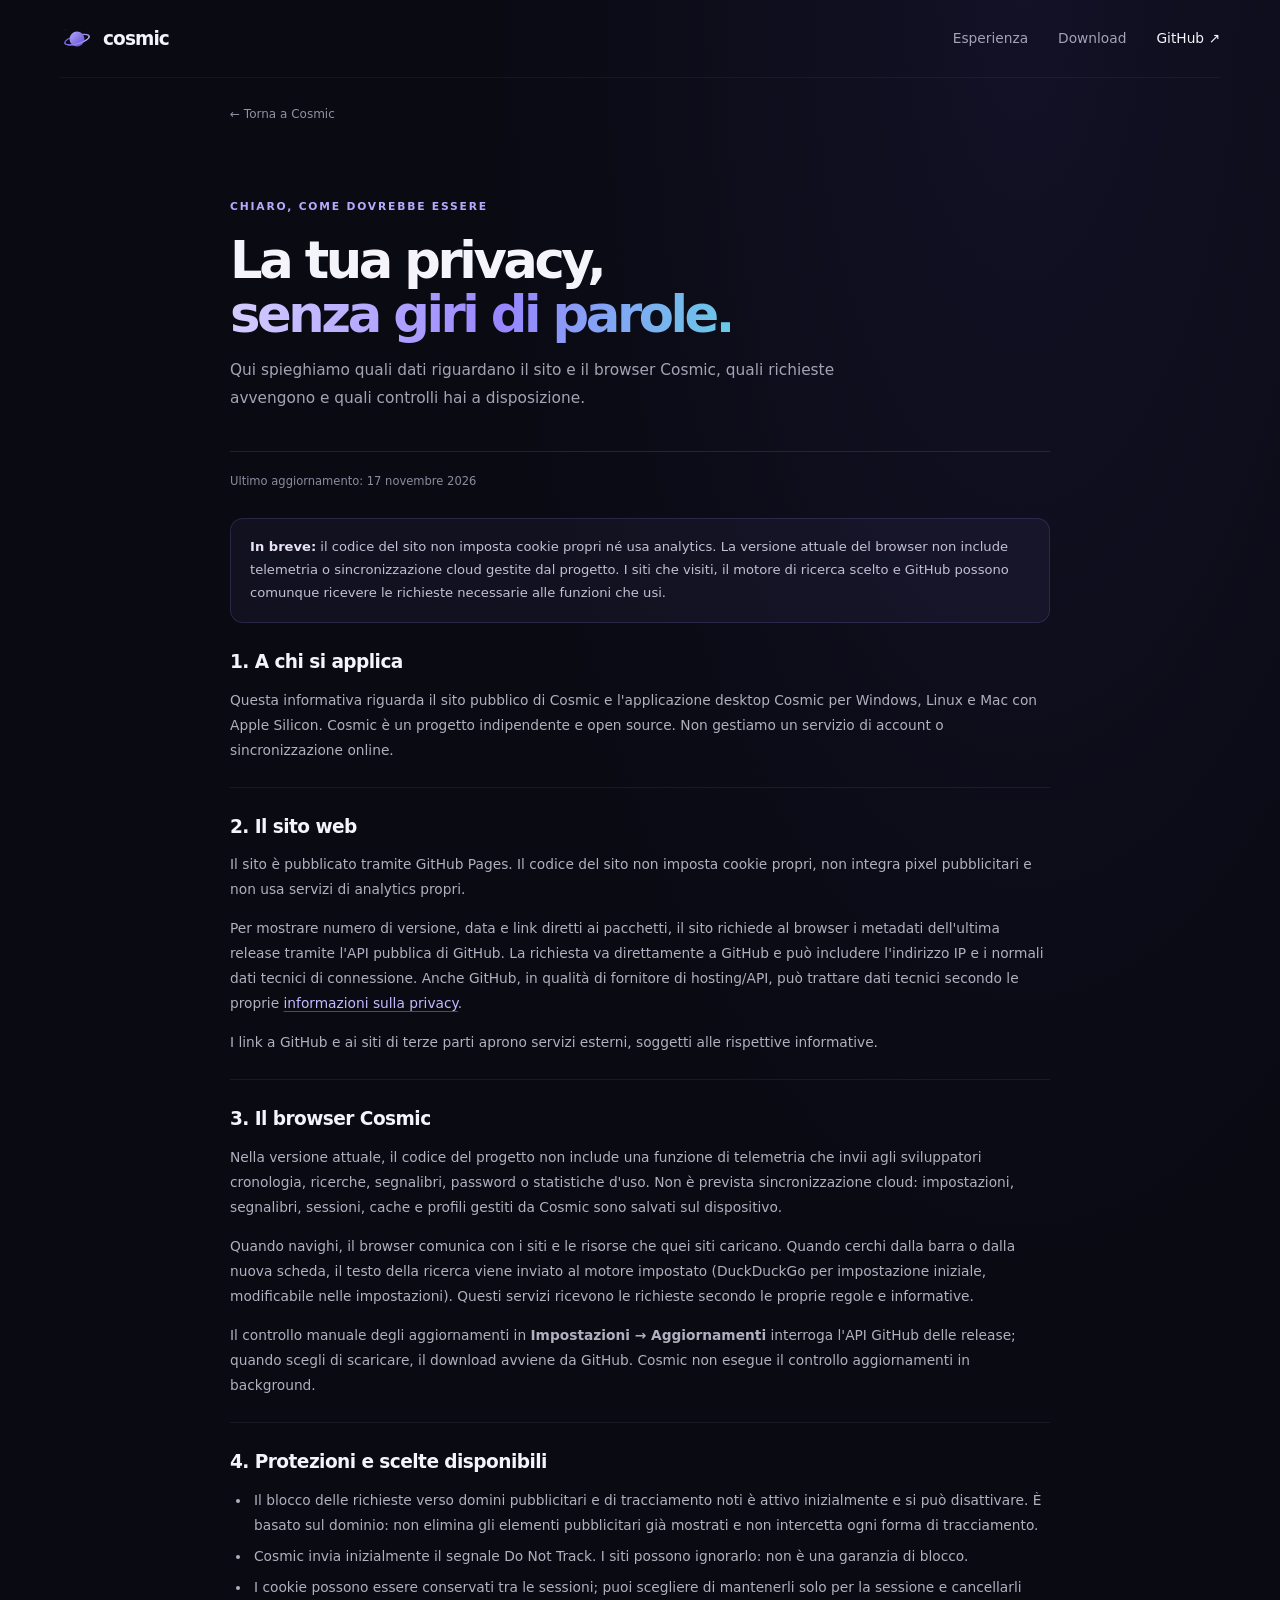
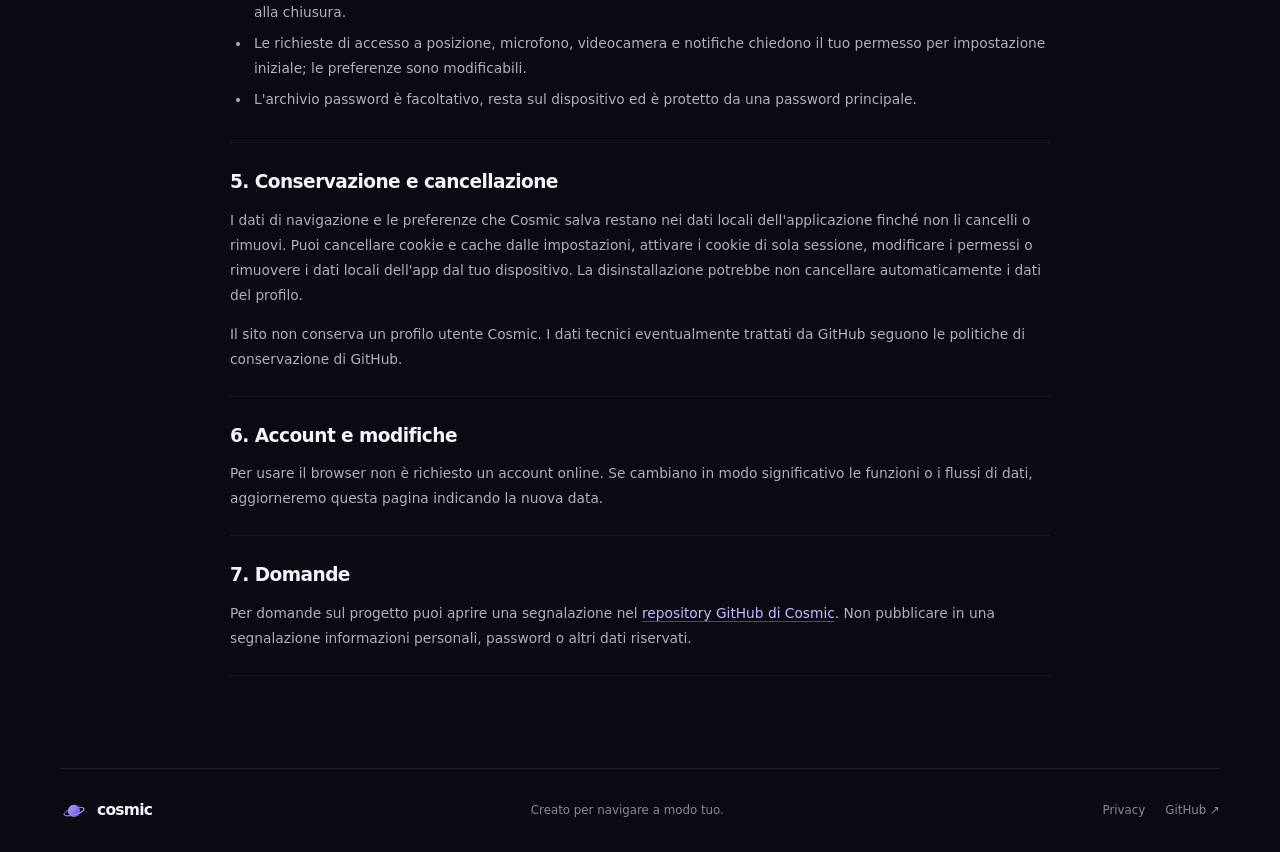
==== docs/privacy.html @ 8a804c7c "Add Android updates, downloads and header fixes; desktop workspaces, updater and site Co-authored-by" ====
<!doctype html>
<html lang="it">
<head>
  <meta charset="utf-8">
  <meta name="viewport" content="width=device-width, initial-scale=1">
  <meta name="theme-color" content="#090a12">
  <meta name="description" content="Informativa privacy di Cosmic: cosa fa il sito, quali dati restano sul dispositivo e quali richieste avvengono durante la navigazione.">
  <meta property="og:title" content="Privacy — Cosmic">
  <meta property="og:description" content="Informazioni chiare sul sito Cosmic e sul browser desktop Cosmic.">
  <title>Privacy — Cosmic</title>
  <link rel="icon" href="assets/cosmic.svg" type="image/svg+xml">
  <link rel="stylesheet" href="styles.css">
</head>
<body class="legal-page">
  <header class="topbar">
    <a class="brand" href="index.html" aria-label="Cosmic, pagina iniziale">
      <img src="assets/cosmic.svg" alt="" width="34" height="34">
      <span>cosmic</span>
    </a>
    <nav aria-label="Navigazione principale">
      <a href="index.html#esperienza">Esperienza</a>
      <a href="index.html#download">Download</a>
      <a class="nav-github" href="https://github.com/francydg2/cosmic-browser" target="_blank" rel="noopener noreferrer">GitHub <span aria-hidden="true">↗</span></a>
    </nav>
  </header>

  <div class="legal-top"><a class="breadcrumb" href="index.html">← Torna a Cosmic</a></div>
  <main>
    <section class="legal-hero">
      <p class="eyebrow">CHIARO, COME DOVREBBE ESSERE</p>
      <h1>La tua privacy,<br><span class="gradient-text">senza giri di parole.</span></h1>
      <p>Qui spieghiamo quali dati riguardano il sito e il browser Cosmic, quali richieste avvengono e quali controlli hai a disposizione.</p>
    </section>

    <article class="legal-content">
      <p class="legal-updated">Ultimo aggiornamento: 17 novembre 2026</p>
      <div class="legal-callout"><strong>In breve:</strong> il codice del sito non imposta cookie propri né usa analytics. La versione attuale del browser non include telemetria o sincronizzazione cloud gestite dal progetto. I siti che visiti, il motore di ricerca scelto e GitHub possono comunque ricevere le richieste necessarie alle funzioni che usi.</div>

      <section class="legal-section">
        <h2>1. A chi si applica</h2>
        <p>Questa informativa riguarda il sito pubblico di Cosmic e l'applicazione desktop Cosmic per Windows, Linux e Mac con Apple Silicon. Cosmic è un progetto indipendente e open source. Non gestiamo un servizio di account o sincronizzazione online.</p>
      </section>

      <section class="legal-section">
        <h2>2. Il sito web</h2>
        <p>Il sito è pubblicato tramite GitHub Pages. Il codice del sito non imposta cookie propri, non integra pixel pubblicitari e non usa servizi di analytics propri.</p>
        <p>Per mostrare numero di versione, data e link diretti ai pacchetti, il sito richiede al browser i metadati dell'ultima release tramite l'API pubblica di GitHub. La richiesta va direttamente a GitHub e può includere l'indirizzo IP e i normali dati tecnici di connessione. Anche GitHub, in qualità di fornitore di hosting/API, può trattare dati tecnici secondo le proprie <a href="https://docs.github.com/en/site-policy/privacy-policies/github-general-privacy-notice" target="_blank" rel="noopener noreferrer">informazioni sulla privacy</a>.</p>
        <p>I link a GitHub e ai siti di terze parti aprono servizi esterni, soggetti alle rispettive informative.</p>
      </section>

      <section class="legal-section">
        <h2>3. Il browser Cosmic</h2>
        <p>Nella versione attuale, il codice del progetto non include una funzione di telemetria che invii agli sviluppatori cronologia, ricerche, segnalibri, password o statistiche d'uso. Non è prevista sincronizzazione cloud: impostazioni, segnalibri, sessioni, cache e profili gestiti da Cosmic sono salvati sul dispositivo.</p>
        <p>Quando navighi, il browser comunica con i siti e le risorse che quei siti caricano. Quando cerchi dalla barra o dalla nuova scheda, il testo della ricerca viene inviato al motore impostato (DuckDuckGo per impostazione iniziale, modificabile nelle impostazioni). Questi servizi ricevono le richieste secondo le proprie regole e informative.</p>
        <p>Il controllo manuale degli aggiornamenti in <strong>Impostazioni → Aggiornamenti</strong> interroga l'API GitHub delle release; quando scegli di scaricare, il download avviene da GitHub. Cosmic non esegue il controllo aggiornamenti in background.</p>
      </section>

      <section class="legal-section">
        <h2>4. Protezioni e scelte disponibili</h2>
        <ul>
          <li>Il blocco delle richieste verso domini pubblicitari e di tracciamento noti è attivo inizialmente e si può disattivare. È basato sul dominio: non elimina gli elementi pubblicitari già mostrati e non intercetta ogni forma di tracciamento.</li>
          <li>Cosmic invia inizialmente il segnale Do Not Track. I siti possono ignorarlo: non è una garanzia di blocco.</li>
          <li>I cookie possono essere conservati tra le sessioni; puoi scegliere di mantenerli solo per la sessione e cancellarli alla chiusura.</li>
          <li>Le richieste di accesso a posizione, microfono, videocamera e notifiche chiedono il tuo permesso per impostazione iniziale; le preferenze sono modificabili.</li>
          <li>L'archivio password è facoltativo, resta sul dispositivo ed è protetto da una password principale.</li>
        </ul>
      </section>

      <section class="legal-section">
        <h2>5. Conservazione e cancellazione</h2>
        <p>I dati di navigazione e le preferenze che Cosmic salva restano nei dati locali dell'applicazione finché non li cancelli o rimuovi. Puoi cancellare cookie e cache dalle impostazioni, attivare i cookie di sola sessione, modificare i permessi o rimuovere i dati locali dell'app dal tuo dispositivo. La disinstallazione potrebbe non cancellare automaticamente i dati del profilo.</p>
        <p>Il sito non conserva un profilo utente Cosmic. I dati tecnici eventualmente trattati da GitHub seguono le politiche di conservazione di GitHub.</p>
      </section>

      <section class="legal-section">
        <h2>6. Account e modifiche</h2>
        <p>Per usare il browser non è richiesto un account online. Se cambiano in modo significativo le funzioni o i flussi di dati, aggiorneremo questa pagina indicando la nuova data.</p>
      </section>

      <section class="legal-section">
        <h2>7. Domande</h2>
        <p>Per domande sul progetto puoi aprire una segnalazione nel <a href="https://github.com/francydg2/cosmic-browser/issues" target="_blank" rel="noopener noreferrer">repository GitHub di Cosmic</a>. Non pubblicare in una segnalazione informazioni personali, password o altri dati riservati.</p>
      </section>
    </article>
  </main>

  <footer>
    <a class="brand" href="index.html" aria-label="Cosmic, pagina iniziale"><img src="assets/cosmic.svg" alt="" width="28" height="28"><span>cosmic</span></a>
    <p>Creato per navigare a modo tuo.</p>
    <div class="footer-links">
      <a href="privacy.html" aria-current="page">Privacy</a>
      <a href="https://github.com/francydg2/cosmic-browser" target="_blank" rel="noopener noreferrer">GitHub ↗</a>
    </div>
  </footer>
</body>
</html>
---- docs/styles.css ----
:root {
  color-scheme: dark;
  --bg: #090a12;
  --panel: #11121d;
  --panel-bright: #171827;
  --line: rgba(209, 205, 255, .12);
  --text: #f5f4fb;
  --muted: #a4a3b4;
  --purple: #a393ff;
  --purple-bright: #7d68f5;
  --max-width: 1160px;
  font-family: Inter, ui-sans-serif, system-ui, -apple-system, BlinkMacSystemFont, "Segoe UI", sans-serif;
}

* { box-sizing: border-box; }

html { scroll-behavior: smooth; scroll-padding-top: 90px; }

body {
  margin: 0;
  color: var(--text);
  background:
    radial-gradient(ellipse at 74% 8%, rgba(84, 66, 176, .15), transparent 36rem),
    var(--bg);
  line-height: 1.6;
}

a { color: inherit; text-decoration: none; }

.topbar, footer {
  width: min(var(--max-width), calc(100% - 48px));
  margin: 0 auto;
  display: flex;
  align-items: center;
  justify-content: space-between;
}

.topbar {
  height: 78px;
  position: relative;
  z-index: 5;
  border-bottom: 1px solid rgba(209, 205, 255, .055);
}

.brand { display: inline-flex; gap: 9px; align-items: center; font-size: 1.16rem; font-weight: 760; letter-spacing: -.05em; }
.brand img { display: block; }
.topbar nav { display: flex; align-items: center; gap: 30px; color: var(--muted); font-size: .86rem; }
.topbar nav a, footer a, .text-link, .card-link { transition: color .18s ease; }
.topbar nav a:hover, footer a:hover, .text-link:hover, .card-link:hover { color: var(--text); }
.nav-github { color: var(--text); }

.hero {
  min-height: 624px;
  width: min(var(--max-width), calc(100% - 48px));
  margin: 0 auto;
  display: grid;
  grid-template-columns: .92fr 1.08fr;
  align-items: center;
  gap: 24px;
  padding: 48px 0 56px;
}

.hero-copy { position: relative; z-index: 1; padding: 16px 0; }
.eyebrow { color: #b6aaff; font-size: .67rem; font-weight: 760; letter-spacing: .17em; margin: 0 0 18px; }
.status-dot { display: inline-block; width: 7px; height: 7px; margin-right: 8px; border-radius: 50%; background: #8be2bc; box-shadow: 0 0 12px rgba(139, 226, 188, .8); }

h1, h2, h3, p { margin-top: 0; }
h1 { font-size: clamp(3.55rem, 6.4vw, 5.6rem); line-height: .96; letter-spacing: -.08em; margin-bottom: 24px; }
.gradient-text { color: transparent; background: linear-gradient(100deg, #d2caff 3%, #9886ff 54%, #69c9e6); background-clip: text; -webkit-background-clip: text; }
.hero-description { max-width: 465px; color: var(--muted); font-size: 1rem; line-height: 1.8; }
.hero-actions { display: flex; align-items: center; gap: 11px; margin: 29px 0 22px; }
.button { min-height: 48px; display: inline-flex; align-items: center; justify-content: center; gap: 13px; padding: 0 18px; border: 1px solid transparent; border-radius: 12px; font-size: .86rem; font-weight: 720; transition: transform .18s ease, border-color .18s ease, background .18s ease, box-shadow .18s ease; }
.button:hover { transform: translateY(-2px); }
.button-primary { background: linear-gradient(135deg, #9b88ff, #725fe6); color: #fff; box-shadow: 0 12px 32px rgba(106, 83, 227, .25); }
.button-primary:hover { box-shadow: 0 15px 38px rgba(106, 83, 227, .38); }
.button-quiet { color: #d3d0df; border-color: var(--line); background: rgba(255,255,255,.025); }
.hero-meta { min-height: 25px; display: flex; align-items: center; gap: 12px; color: #88869a; font-size: .73rem; }
.version-pill { border: 1px solid rgba(169, 153, 255, .19); border-radius: 999px; padding: 4px 10px; background: rgba(154, 134, 255, .06); color: #c9c4dc; }
.version-pill > span { color: #b4a7ff; margin-right: 4px; }
.version-pill strong { color: #fff; font-weight: 700; }
.release-date { color: #858497; }
.platform-caption { margin: 13px 0 0; color: #777688; font-size: .74rem; }
.platform-caption span { color: #a393ff; padding: 0 5px; }

.product-stage { min-width: 0; min-height: 430px; position: relative; display: grid; place-items: center; isolation: isolate; }
.stage-glow { position: absolute; z-index: -2; width: 88%; height: 85%; border-radius: 50%; background: radial-gradient(ellipse, rgba(102, 80, 207, .27), rgba(54, 46, 112, .09) 48%, transparent 72%); filter: blur(20px); }
.orbit { position: absolute; z-index: -1; width: 90%; height: 48%; border: 1px solid rgba(164, 145, 255, .26); border-radius: 50%; transform: rotate(-24deg); }
.orbit-one { width: 100%; height: 55%; border-color: rgba(164, 145, 255, .18); }
.orbit-two { width: 83%; height: 42%; transform: rotate(25deg); border-color: rgba(102, 198, 232, .13); }
.browser-preview {
  width: min(100%, 560px);
  min-height: 338px;
  position: relative;
  overflow: hidden;
  border: 1px solid rgba(205, 195, 255, .2);
  border-radius: 17px;
  background: linear-gradient(150deg, rgba(29, 29, 47, .98), rgba(17, 18, 30, .98));
  box-shadow: 0 38px 90px rgba(0, 0, 0, .48), 0 0 45px rgba(117, 96, 235, .13), inset 0 1px rgba(255,255,255,.08);
  transform: perspective(1000px) rotateY(-5deg) rotateX(2deg);
}
.preview-titlebar { height: 43px; display: flex; align-items: center; gap: 12px; padding: 0 13px; background: rgba(8, 9, 17, .5); border-bottom: 1px solid rgba(255,255,255,.05); }
.window-dots { display: flex; gap: 5px; }
.window-dots i { width: 7px; height: 7px; border-radius: 50%; background: #544f70; }
.window-dots i:first-child { background: #ee7788; }
.window-dots i:nth-child(2) { background: #e6be65; }
.window-dots i:nth-child(3) { background: #71ca9a; }
.preview-tab { width: 150px; height: 30px; display: flex; align-items: center; gap: 7px; margin: 8px 0 0 8px; padding: 0 9px; border: 1px solid rgba(206, 195, 255, .1); border-bottom-color: #202034; border-radius: 8px 8px 0 0; background: #202034; color: #e8e4f7; font-size: .62rem; }
.mini-planet { color: #b8a9ff; }
.tab-close { margin-left: auto; color: #86839a; font-size: .85rem; }
.preview-plus { color: #a6a2b6; font-size: 1.05rem; }
.preview-toolbar { height: 45px; display: flex; align-items: center; gap: 13px; padding: 0 15px; color: #9793a8; font-size: .78rem; }
.address-field { flex: 1; min-width: 0; height: 28px; display: flex; align-items: center; gap: 8px; padding: 0 10px; border: 1px solid rgba(220, 213, 255, .08); border-radius: 8px; background: rgba(255,255,255,.045); color: #878498; font-size: .61rem; }
.lock-mark { color: #9c8bff; }
.preview-content { min-height: 250px; display: flex; flex-direction: column; align-items: center; padding: 37px 24px 24px; background: radial-gradient(ellipse at 50% 30%, rgba(115, 93, 231, .09), transparent 57%); }
.preview-date { color: #79768f; font-size: .49rem; letter-spacing: .2em; }
.preview-logo { position: relative; margin: 6px 0 20px; font-size: clamp(2.6rem, 5vw, 3.65rem); line-height: 1.1; font-weight: 780; letter-spacing: -.09em; }
.preview-logo-accent { color: transparent; background: linear-gradient(100deg, #bbaeff, #7dcbeb); background-clip: text; -webkit-background-clip: text; }
.preview-star { position: absolute; top: 0; right: -17px; color: #b9aaff; font-size: .75rem; }
.preview-search { width: min(100%, 340px); height: 39px; display: flex; align-items: center; gap: 9px; padding: 0 13px; border: 1px solid rgba(203, 192, 255, .15); border-radius: 11px; background: rgba(255,255,255,.035); color: #9390a4; font-size: .61rem; box-shadow: 0 7px 25px rgba(0,0,0,.15); }
.preview-search > span:first-child { color: #b1a3ff; font-size: 1.05rem; }
.search-shortcut { margin-left: auto; color: #666378; }
.preview-bookmarks { width: min(100%, 344px); display: flex; justify-content: center; flex-wrap: wrap; gap: 9px; margin: 21px 0 18px; }
.preview-bookmarks > span { display: flex; align-items: center; gap: 6px; padding: 6px 9px; border: 1px solid rgba(255,255,255,.06); border-radius: 8px; background: rgba(255,255,255,.025); color: #b2afc0; font-size: .56rem; }
.bookmark-icon { width: 17px; height: 17px; display: grid; place-items: center; border-radius: 5px; font-style: normal; font-size: .59rem; }
.icon-violet { color: #c3b4ff; background: rgba(158, 133, 255, .18); }
.icon-blue { color: #9edbff; background: rgba(82, 171, 230, .17); }
.icon-pink { color: #ffadd7; background: rgba(237, 114, 190, .16); }
.icon-green { color: #a2edc1; background: rgba(92, 207, 142, .16); }
.preview-shield { color: #9692aa; font-size: .52rem; }
.preview-shield > span { color: #8ce3bc; }
.preview-shield > b { color: #8ce3bc; font-weight: 500; }
.preview-bottom-glow { position: absolute; right: -20%; bottom: -180px; left: -20%; height: 240px; border-radius: 50%; background: rgba(104, 85, 208, .09); filter: blur(26px); pointer-events: none; }
.stage-label { position: absolute; right: 2%; bottom: 1px; display: flex; align-items: center; gap: 8px; color: #827e9e; font-size: .55rem; letter-spacing: .18em; }
.stage-label > span { width: 5px; height: 5px; border-radius: 50%; background: #a393ff; box-shadow: 0 0 10px #a393ff; }

.platform-strip { min-height: 76px; display: flex; justify-content: center; align-items: center; gap: clamp(24px, 6vw, 76px); border-top: 1px solid var(--line); border-bottom: 1px solid var(--line); color: #c5c2d0; font-size: .84rem; }
.strip-label { color: #79778a; font-size: .61rem; letter-spacing: .16em; font-weight: 750; }
.platform-strip b { color: #aaa0ff; font-size: 1.05rem; margin-right: 6px; }
.platform-strip small { color: #777589; margin-left: 5px; font-size: .66rem; }
.section-wrap { width: min(var(--max-width), calc(100% - 48px)); margin: 0 auto; }
.features { padding: 112px 0 122px; }
.section-heading { display: flex; align-items: end; justify-content: space-between; gap: 34px; margin-bottom: 39px; }
.section-heading h2, .privacy-copy h2, .closing h2, .legal-hero h1 { font-size: clamp(2.45rem, 4vw, 3.6rem); line-height: 1.06; letter-spacing: -.067em; margin-bottom: 0; }
.muted-heading { color: #858396; }
.section-intro { max-width: 345px; color: var(--muted); font-size: .88rem; line-height: 1.75; margin: 0 0 4px; }
.feature-grid { display: grid; grid-template-columns: repeat(4, 1fr); gap: 13px; }
.feature-card { min-height: 254px; padding: 21px 20px; border: 1px solid var(--line); border-radius: 16px; background: linear-gradient(145deg, rgba(255,255,255,.045), rgba(255,255,255,.012)); transition: transform .2s ease, border-color .2s ease, background .2s ease; }
.feature-card:hover { transform: translateY(-4px); border-color: rgba(170, 152, 255, .3); background: linear-gradient(145deg, rgba(255,255,255,.06), rgba(255,255,255,.016)); }
.feature-icon { display: grid; place-items: center; width: 37px; height: 37px; margin-bottom: 20px; border-radius: 11px; font-size: 1.15rem; }
.icon-purple { background: rgba(157, 137, 255, .14); color: #b6a8ff; }
.icon-blue { background: rgba(96, 167, 255, .12); color: #8bc7ff; }
.icon-pink { background: rgba(244, 115, 201, .12); color: #ff9add; }
.icon-green { background: rgba(115, 221, 175, .12); color: #8ce3bc; }
.feature-number { color: #79768b; font-size: .55rem; font-weight: 720; letter-spacing: .13em; margin-bottom: 7px; }
.feature-card h3 { margin-bottom: 8px; font-size: .98rem; letter-spacing: -.025em; }
.feature-card > p:last-of-type { color: var(--muted); font-size: .78rem; line-height: 1.68; margin-bottom: 0; }
.card-link { display: inline-flex; gap: 8px; margin-top: 13px; color: #c5baff; font-size: .74rem; font-weight: 650; }

.privacy-band { overflow: hidden; border-top: 1px solid rgba(209,205,255,.08); border-bottom: 1px solid rgba(209,205,255,.08); background: radial-gradient(ellipse at 24% 50%, rgba(106, 83, 206, .15), transparent 34rem), linear-gradient(100deg, #11121d, #0d0e17); }
.privacy-inner { min-height: 380px; display: grid; grid-template-columns: .85fr 1.15fr; align-items: center; gap: 50px; padding: 46px 0; }
.privacy-art { min-height: 270px; position: relative; display: grid; place-items: center; }
.shield-orbit { position: absolute; width: 245px; height: 245px; border: 1px solid rgba(171, 152, 255, .24); border-radius: 50%; box-shadow: 0 0 55px rgba(114, 91, 233, .12), inset 0 0 50px rgba(114, 91, 233, .06); }
.shield-shape { width: 108px; height: 126px; display: grid; place-items: center; clip-path: polygon(50% 0, 94% 17%, 87% 68%, 50% 100%, 13% 68%, 6% 17%); background: linear-gradient(145deg, #c0b0ff, #735be1 65%, #5646ae); filter: drop-shadow(0 0 35px rgba(153, 130, 255, .5)); }
.shield-shape > span { color: #fff; font-size: 2rem; text-shadow: 0 0 18px rgba(255,255,255,.65); }
.privacy-star { position: absolute; color: #d5ccff; text-shadow: 0 0 12px #9f8cff; }
.privacy-star-one { top: 23px; right: 24%; font-size: 1.3rem; }
.privacy-star-two { bottom: 24px; left: 22%; font-size: 2.4rem; }
.privacy-star-three { top: 30%; left: 14%; font-size: .8rem; }
.privacy-copy { max-width: 530px; }
.privacy-copy h2 { margin-bottom: 17px; }
.privacy-copy > p:not(.eyebrow) { max-width: 500px; color: var(--muted); font-size: .88rem; line-height: 1.8; margin-bottom: 23px; }
.button-outline { border-color: rgba(177, 161, 255, .25); color: #e2ddf6; background: rgba(255,255,255,.025); }
.button-outline:hover { border-color: rgba(177, 161, 255, .55); background: rgba(158, 137, 255, .09); }

.download-section { padding: 100px 0 87px; background: linear-gradient(180deg, #10111c, #0d0e17); }
.download-heading { margin-bottom: 37px; }
.download-heading .section-intro { max-width: 370px; }
.download-grid { display: grid; grid-template-columns: repeat(3, 1fr); gap: 14px; }
.download-card { display: flex; flex-direction: column; min-height: 255px; padding: 21px; border: 1px solid var(--line); border-radius: 16px; background: rgba(255,255,255,.025); transition: transform .2s ease, border-color .2s ease; }
.download-card:hover { transform: translateY(-3px); border-color: rgba(170, 152, 255, .3); }
.download-card-top { display: flex; align-items: center; justify-content: space-between; }
.platform-mark { display: grid; place-items: center; width: 43px; height: 43px; border-radius: 13px; font-size: 1.45rem; }
.platform-arch { padding: 4px 9px; border: 1px solid rgba(255,255,255,.07); border-radius: 999px; color: #9693a7; font-size: .6rem; }
.windows-mark { color: #8ecaff; background: rgba(75, 156, 255, .13); }
.linux-mark { color: #a9e49b; background: rgba(130, 213, 112, .11); }
.mac-mark { color: #d2c5ff; background: rgba(157, 137, 255, .14); }
.download-card-copy { margin: 18px 0 21px; }
.card-kicker { color: #8e8ca1; font-size: .58rem; font-weight: 750; letter-spacing: .14em; margin-bottom: 4px; }
.download-card h3 { font-size: 1.17rem; margin-bottom: 2px; }
.download-card-copy > p:last-child { color: var(--muted); font-size: .76rem; margin-bottom: 0; }
.button-download { width: 100%; min-height: 44px; margin-top: auto; color: #ddd9f1; background: rgba(160, 144, 255, .08); border-color: rgba(160, 144, 255, .2); }
.button-download:hover { background: rgba(160, 144, 255, .16); border-color: rgba(160, 144, 255, .5); }
.download-note { color: #9693a5; font-size: .72rem; line-height: 1.7; margin: 19px 0 0; }
.release-link { display: flex; justify-content: space-between; gap: 16px; margin-top: 27px; padding-top: 17px; border-top: 1px solid var(--line); color: #88869a; font-size: .73rem; }
.release-link a { color: #c7bcff; font-weight: 650; }

.closing { min-height: 292px; display: flex; align-items: center; justify-content: space-between; gap: 30px; padding-top: 65px; padding-bottom: 65px; }
.closing .eyebrow { margin-bottom: 12px; }
.closing h2 { font-size: clamp(2.25rem, 4vw, 3.15rem); }

footer { min-height: 84px; border-top: 1px solid var(--line); color: #8b899b; font-size: .74rem; }
footer .brand { color: var(--text); font-size: .97rem; }
footer p { margin: 0; }
.footer-links { display: flex; gap: 20px; }

.legal-page { background: radial-gradient(ellipse at 80% 0%, rgba(84,66,176,.13), transparent 34rem), var(--bg); }
.legal-top { width: min(820px, calc(100% - 48px)); margin: 0 auto; padding: 22px 0 0; }
.breadcrumb { color: #9290a2; font-size: .75rem; }
.breadcrumb:hover { color: var(--text); }
.legal-hero { width: min(820px, calc(100% - 48px)); margin: 0 auto; padding: 72px 0 38px; border-bottom: 1px solid var(--line); }
.legal-hero h1 { margin-bottom: 16px; }
.legal-hero > p:last-child { max-width: 660px; color: var(--muted); font-size: .96rem; line-height: 1.8; margin-bottom: 0; }
.legal-content { width: min(820px, calc(100% - 48px)); margin: 0 auto; padding: 20px 0 92px; }
.legal-updated { color: #8d8a9e; font-size: .72rem; margin: 0 0 28px; }
.legal-section { padding: 24px 0; border-bottom: 1px solid rgba(209,205,255,.08); }
.legal-section h2 { font-size: 1.16rem; letter-spacing: -.03em; margin-bottom: 11px; }
.legal-section p, .legal-section li { color: #b2afbf; font-size: .86rem; line-height: 1.82; }
.legal-section p:last-child { margin-bottom: 0; }
.legal-section ul { padding-left: 21px; margin: 8px 0 0; }
.legal-section li { padding-left: 3px; margin: 6px 0; }
.legal-content a { color: #c5baff; text-decoration: underline; text-decoration-color: rgba(197,186,255,.36); text-underline-offset: 3px; }
.legal-content a:hover { color: #fff; }
.legal-callout { padding: 17px 19px; border: 1px solid rgba(157,137,255,.17); border-radius: 13px; background: rgba(157,137,255,.055); color: #c4bfd4; font-size: .82rem; line-height: 1.75; }
.legal-callout strong { color: #e7e2f5; }

:focus-visible { outline: 2px solid #b5a8ff; outline-offset: 4px; }

@media (max-width: 960px) {
  .hero { grid-template-columns: .9fr 1.1fr; gap: 8px; }
  .product-stage { transform: scale(.94); }
  .feature-grid { grid-template-columns: repeat(2, 1fr); }
  .feature-card { min-height: 225px; }
}

@media (max-width: 700px) {
  .topbar, footer, .hero, .section-wrap { width: min(100% - 36px, var(--max-width)); }
  .topbar { height: 68px; }
  .topbar nav { gap: 15px; font-size: .76rem; }
  .topbar nav a:first-child { display: none; }
  .nav-github { display: none; }
  .hero { display: flex; flex-direction: column; align-items: stretch; gap: 0; padding: 51px 0 32px; }
  .hero-copy { padding: 0; }
  h1 { font-size: clamp(3.35rem, 15vw, 5rem); }
  .hero-description { font-size: .94rem; }
  .hero-actions { flex-wrap: wrap; }
  .product-stage { min-height: 335px; margin: 4px -10px -8px; transform: none; }
  .browser-preview { width: 100%; min-height: 300px; transform: perspective(1000px) rotateY(-2deg); }
  .preview-titlebar { height: 38px; }
  .preview-toolbar { height: 41px; gap: 9px; padding: 0 10px; }
  .preview-content { min-height: 220px; padding: 29px 14px 20px; }
  .preview-bookmarks { gap: 6px; margin: 16px 0 14px; }
  .preview-bookmarks > span { padding: 5px 7px; }
  .stage-label { right: 3%; bottom: -3px; font-size: .48rem; }
  .platform-strip { gap: 17px; flex-wrap: wrap; padding: 17px 18px; font-size: .74rem; }
  .strip-label { width: 100%; text-align: center; }
  .platform-strip small { display: none; }
  .features { padding: 79px 0 84px; }
  .section-heading { display: block; margin-bottom: 28px; }
  .section-heading h2, .privacy-copy h2 { font-size: clamp(2.45rem, 11vw, 3.4rem); }
  .section-intro { margin: 15px 0 0; }
  .feature-grid, .download-grid { grid-template-columns: 1fr; }
  .feature-card { min-height: auto; padding: 21px; }
  .feature-icon { margin-bottom: 17px; }
  .privacy-inner { grid-template-columns: 1fr; gap: 0; padding: 36px 0 52px; }
  .privacy-art { min-height: 220px; }
  .shield-orbit { width: 190px; height: 190px; }
  .shield-shape { width: 88px; height: 104px; }
  .privacy-copy { margin: 0 auto; }
  .download-section { padding: 78px 0 66px; }
  .download-heading { margin-bottom: 25px; }
  .download-card { min-height: 224px; }
  .closing { min-height: 270px; align-items: flex-start; flex-direction: column; justify-content: center; padding-top: 54px; padding-bottom: 54px; }
  footer { flex-wrap: wrap; gap: 10px; padding: 18px 0; }
  footer p { order: 3; width: 100%; }
  .legal-top, .legal-hero, .legal-content { width: min(100% - 36px, 820px); }
  .legal-hero { padding: 55px 0 30px; }
  .legal-hero h1 { font-size: clamp(2.8rem, 13vw, 4rem); }
  .legal-content { padding-bottom: 65px; }
  .release-link { flex-direction: column; gap: 8px; }
}

@media (prefers-reduced-motion: reduce) {
  html { scroll-behavior: auto; }
  *, *::before, *::after { transition-duration: .01ms !important; }
}
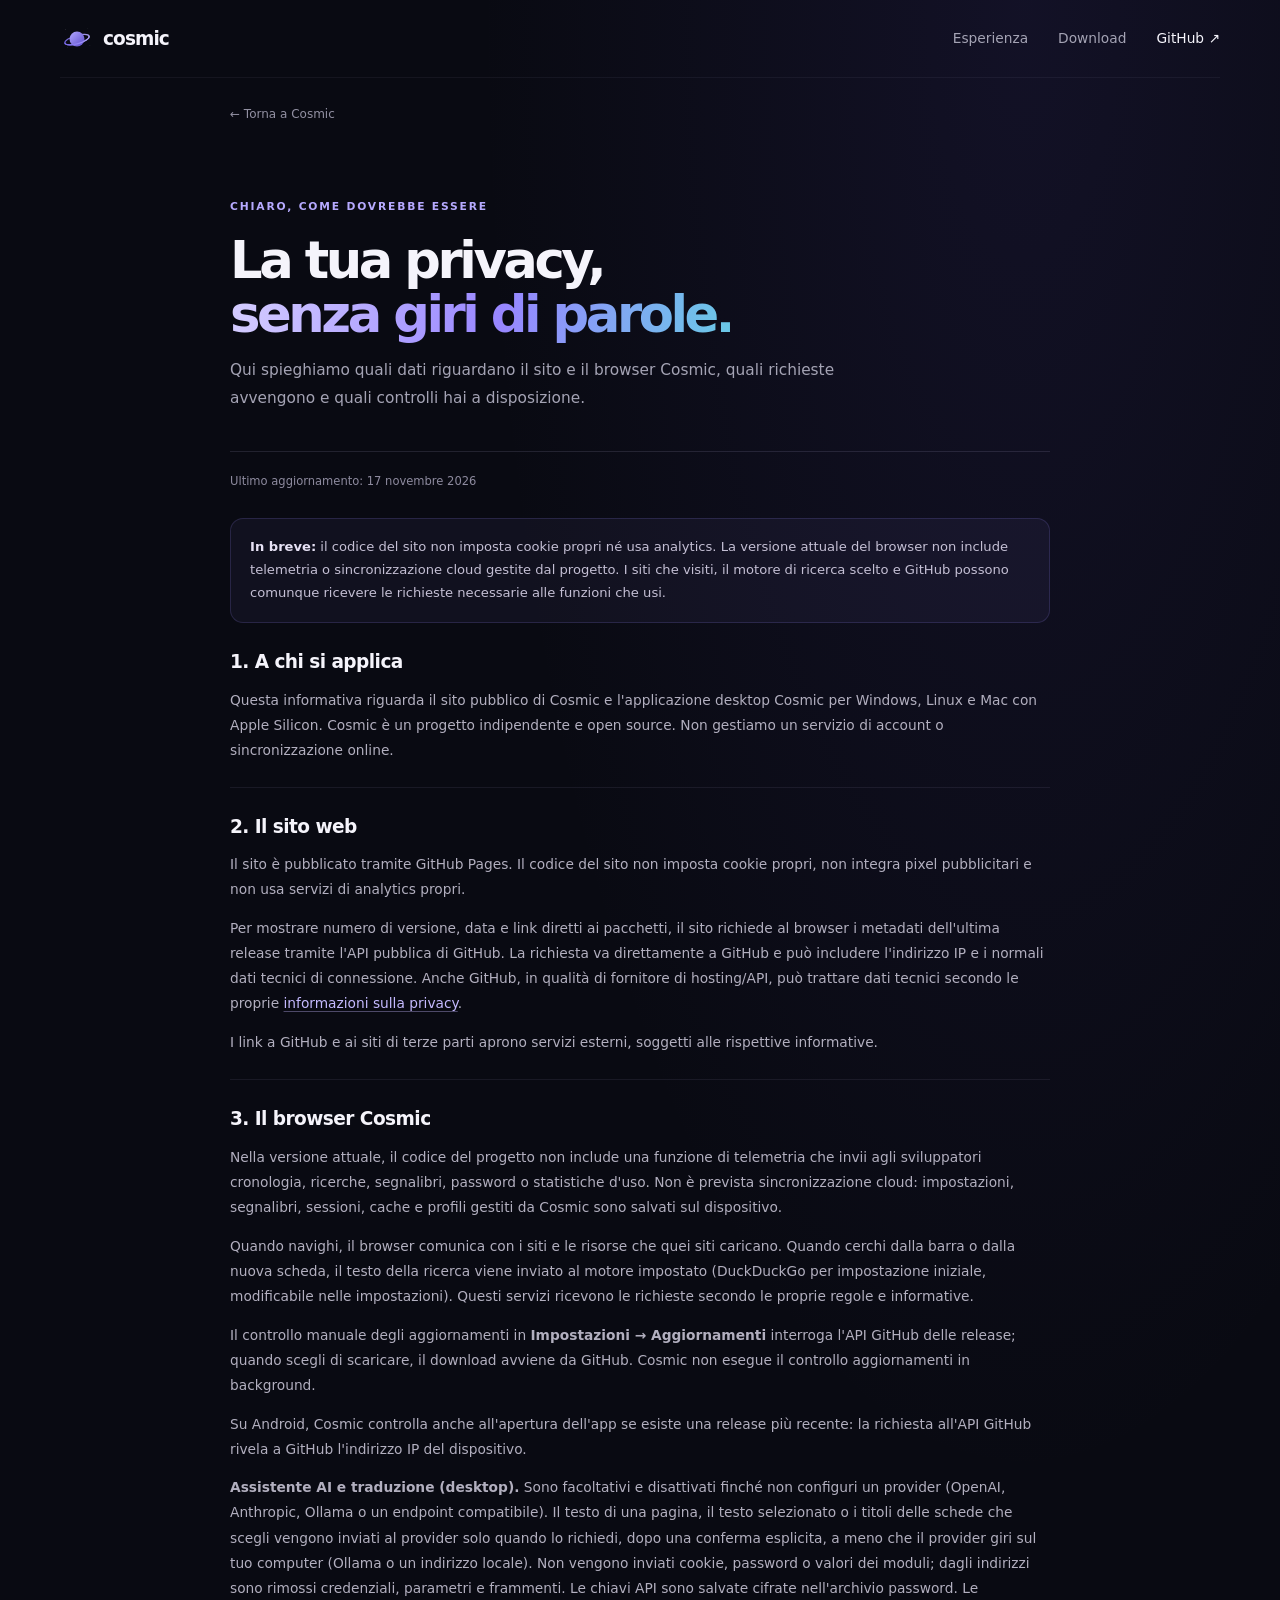
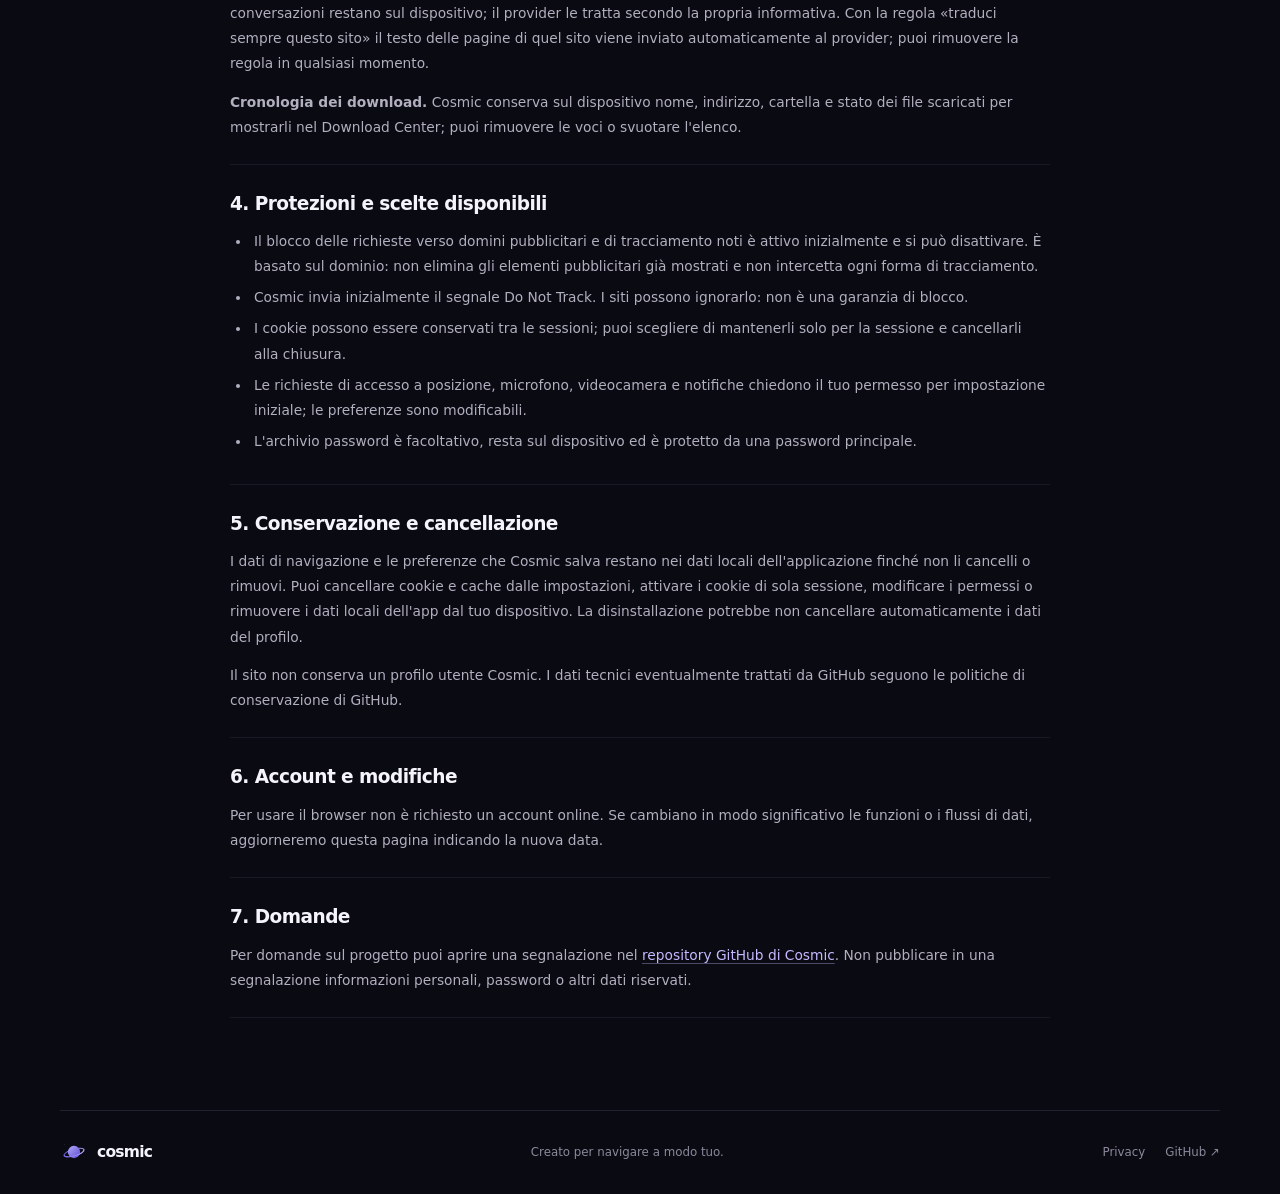
==== commit 16ec9237: "Cosmic 0.2.0 development: Android Download Center, docs, version bump Co-authored-by: Copilot App <2" ====
--- a/docs/privacy.html
+++ b/docs/privacy.html
@@ -53,6 +53,9 @@
         <p>Nella versione attuale, il codice del progetto non include una funzione di telemetria che invii agli sviluppatori cronologia, ricerche, segnalibri, password o statistiche d'uso. Non è prevista sincronizzazione cloud: impostazioni, segnalibri, sessioni, cache e profili gestiti da Cosmic sono salvati sul dispositivo.</p>
         <p>Quando navighi, il browser comunica con i siti e le risorse che quei siti caricano. Quando cerchi dalla barra o dalla nuova scheda, il testo della ricerca viene inviato al motore impostato (DuckDuckGo per impostazione iniziale, modificabile nelle impostazioni). Questi servizi ricevono le richieste secondo le proprie regole e informative.</p>
         <p>Il controllo manuale degli aggiornamenti in <strong>Impostazioni → Aggiornamenti</strong> interroga l'API GitHub delle release; quando scegli di scaricare, il download avviene da GitHub. Cosmic non esegue il controllo aggiornamenti in background.</p>
+        <p>Su Android, Cosmic controlla anche all'apertura dell'app se esiste una release più recente: la richiesta all'API GitHub rivela a GitHub l'indirizzo IP del dispositivo.</p>
+        <p><strong>Assistente AI e traduzione (desktop).</strong> Sono facoltativi e disattivati finché non configuri un provider (OpenAI, Anthropic, Ollama o un endpoint compatibile). Il testo di una pagina, il testo selezionato o i titoli delle schede che scegli vengono inviati al provider solo quando lo richiedi, dopo una conferma esplicita, a meno che il provider giri sul tuo computer (Ollama o un indirizzo locale). Non vengono inviati cookie, password o valori dei moduli; dagli indirizzi sono rimossi credenziali, parametri e frammenti. Le chiavi API sono salvate cifrate nell'archivio password. Le conversazioni restano sul dispositivo; il provider le tratta secondo la propria informativa. Con la regola «traduci sempre questo sito» il testo delle pagine di quel sito viene inviato automaticamente al provider; puoi rimuovere la regola in qualsiasi momento.</p>
+        <p><strong>Cronologia dei download.</strong> Cosmic conserva sul dispositivo nome, indirizzo, cartella e stato dei file scaricati per mostrarli nel Download Center; puoi rimuovere le voci o svuotare l'elenco.</p>
       </section>
 
       <section class="legal-section">
